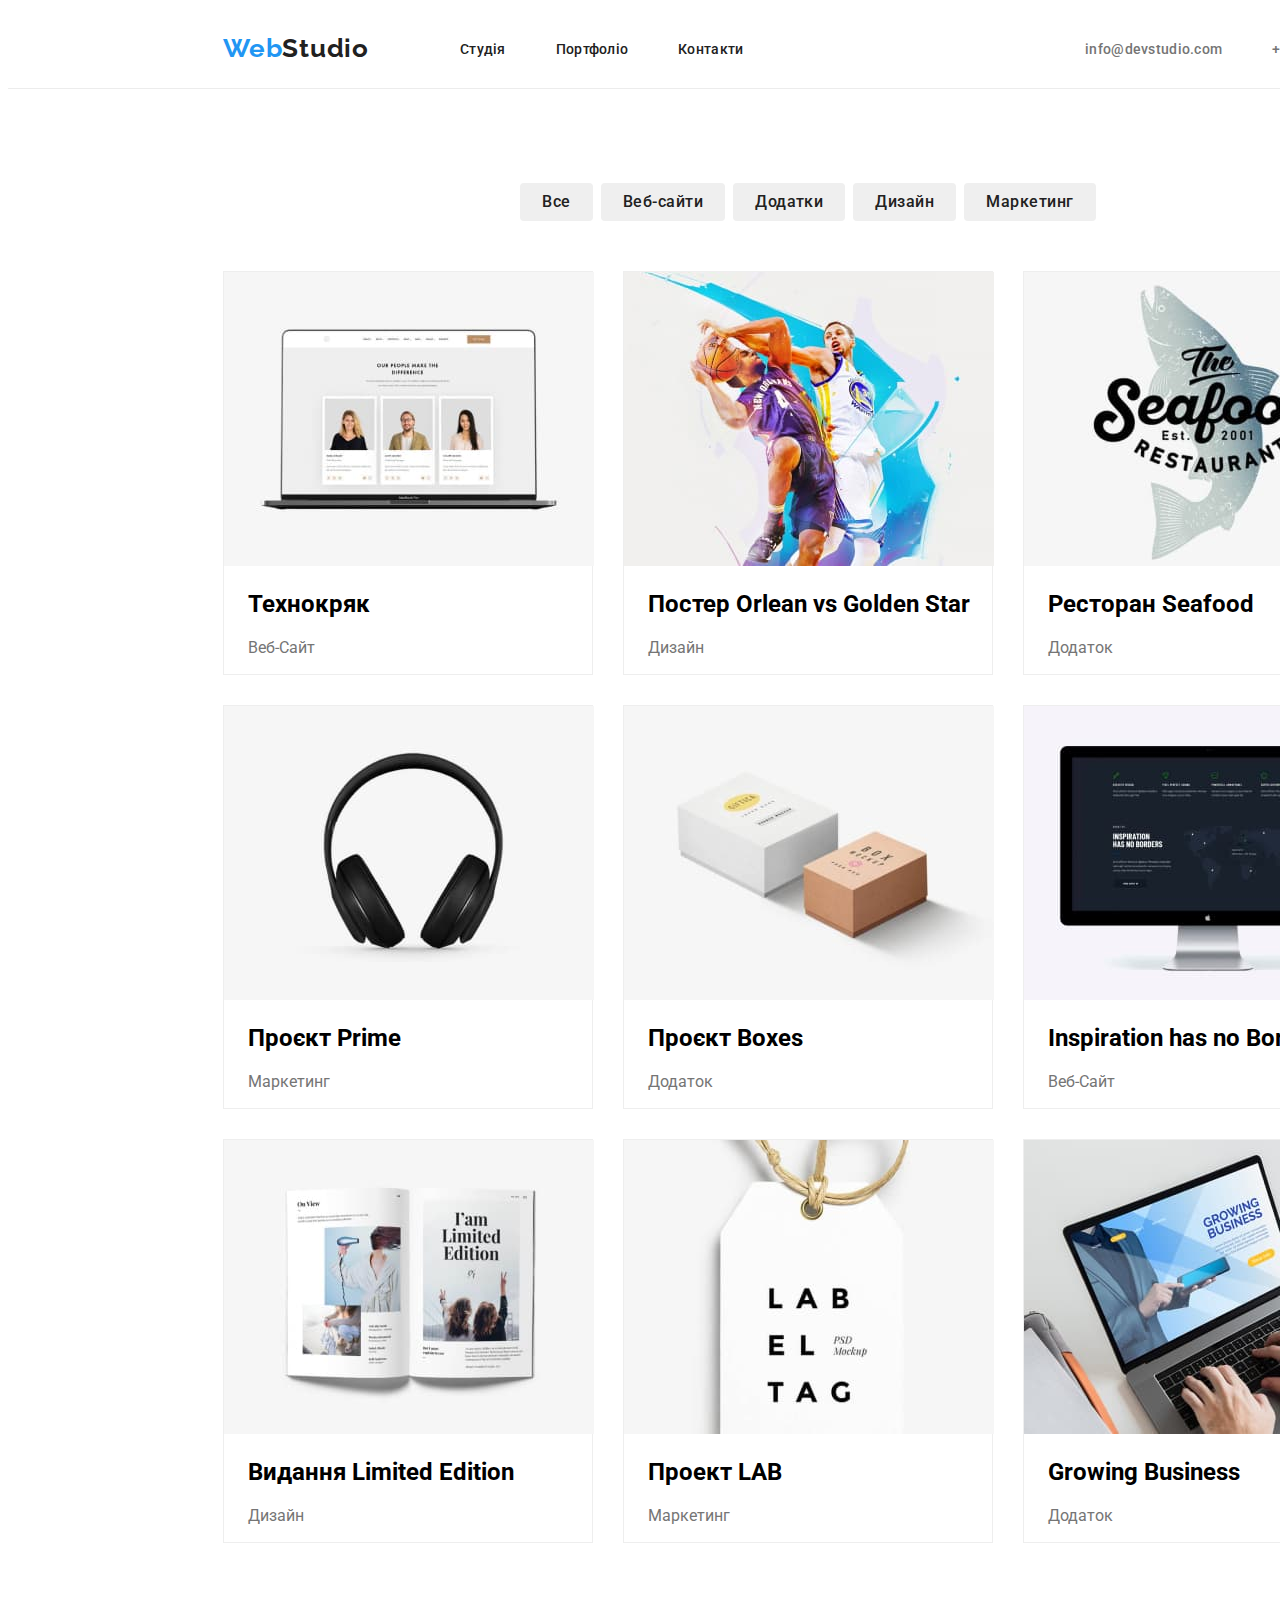
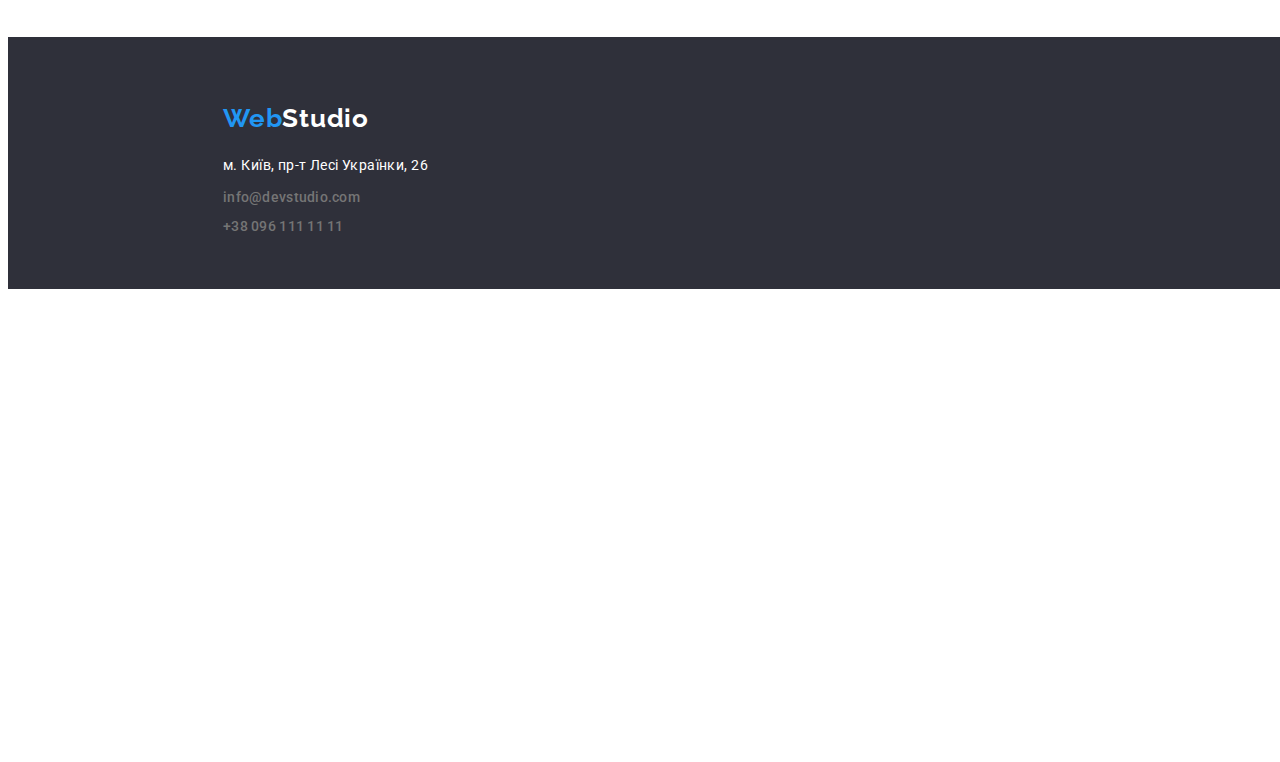
==== portfolio.html @ 9a3f0b22 "переробив назву" ====
<!DOCTYPE html>
<html lang="uk">
  <head>
    <meta charset="UTF-8" />
    <meta http-equiv="X-UA-Compatible" content="IE=edge" />
    <meta name="viewport" content="width=device-width, initial-scale=1.0" />
    <title>Портфоліо</title>
    <link rel="stylesheet" href="./css/styles.css" />
    <link rel="preconnect" href="https://fonts.googleapis.com" />
    <link rel="preconnect" href="https://fonts.gstatic.com" crossorigin />
    <link
      href="https://fonts.googleapis.com/css2?family=Raleway:wght@700&family=Roboto:wght@400;700;900&display=swap"
      rel="stylesheet"
    />
  </head>

  <body>
    <!--header     !!!!!!!-->

    <header class="page-header">
      <nav class="page-nav">
        <a class="logo link" href="./index.html"
          >Web<span class="logo-black">Studio</span></a
        >
        <ul class="nav-list-menu list">
          <li class="menu-item">
            <a class="menu-link link" href="./index.html">cтудія</a>
          </li>
          <li class="menu-item">
            <a class="menu-link link" href="./portfolio.html">портфоліо</a>
          </li>
          <li class="menu-item">
            <a class="menu-link link" href="">контакти</a>
          </li>
        </ul>
      </nav>
      <ul class="nav-contact-menu list">
        <li class="mail-item">
          <a class="mail-link link" href="mailto:info@devstudio.com"
            >info@devstudio.com</a
          >
        </li>
        <li class="phone-item">
          <a class="phone-number-link link" href="tel:+380961111111"
            >+38 096 111 11 11</a
          >
        </li>
      </ul>
    </header>

    <!--main-->

    <main>
      <div class="container">
        <section class="section">
          <h1 class="section-title">портфоліо</h1>
          <ul class="nav-list list">
            <li>
              <button class="nav-list-link" type="button">все</button>
            </li>
            <li>
              <button class="nav-list-link" type="button">
                веб-<span class="text-trasform-none">сайти</span>
              </button>
            </li>
            <li>
              <button class="nav-list-link" type="button">додатки</button>
            </li>
            <li>
              <button class="nav-list-link" type="button">дизайн</button>
            </li>
            <li>
              <button class="nav-list-link" type="button">маркетинг</button>
            </li>
          </ul>
          <ul class="list-portfolio">
            <li class="item list">
              <img
                src="./images/img-portfolio/img1.jpg"
                alt="ноутбук розробка"
                width="370"
              />
              <h2 class="head-list">технокряк</h2>
              <p class="paragraf-list">веб-сайт</p>
            </li>
            <li class="item list">
              <img
                src="./images/img-portfolio/img2.jpg"
                alt="постер баскетбол"
                width="370"
              />
              <h2 class="head-list">
                постер<span lang="en">
                  orlean <span class="text-trasform-none">vs</span> golden
                  star</span
                >
              </h2>
              <p class="paragraf-list">дизайн</p>
            </li>
            <li class="item list">
              <img
                src="./images/img-portfolio/img3.jpg"
                alt="додаток ресторана"
                width="370"
              />
              <h2 class="head-list">
                ресторан <span lang="en"> seafood</span>
              </h2>
              <p class="paragraf-list">додаток</p>
            </li>
            <li class="item list">
              <img
                src="./images/img-portfolio/img4.jpg"
                alt="навушники"
                width="370"
              />
              <h2 class="head-list">проєкт <span lang="en"> prime</span></h2>
              <p class="paragraf-list">маркетинг</p>
            </li>
            <li class="item list">
              <img
                src="./images/img-portfolio/img5.jpg"
                alt="дрібні коробочки"
                width="370"
              />
              <h2 class="head-list">проєкт <span lang="en"> boxes</span></h2>
              <p class="paragraf-list">додаток</p>
            </li>
            <li class="item list">
              <img
                src="./images/img-portfolio/img6.jpg"
                alt="монітор"
                width="370"
              />
              <h2 class="head-list">
                <span lang="en">
                  inspiration
                  <span class="text-trasform-none">has no</span> borders</span
                >
              </h2>
              <p class="paragraf-list">веб-сайт</p>
            </li>
            <li class="item list">
              <img
                src="./images/img-portfolio/img7.jpg"
                alt="книга"
                width="370"
              />
              <h2 class="head-list">
                видання <span lang="en"> limited edition</span>
              </h2>
              <p class="paragraf-list">дизайн</p>
            </li>
            <li class="item list">
              <img
                src="./images/img-portfolio/img8.jpg"
                alt="бірка дизайн"
                width="370"
              />
              <h2 class="head-list">
                проект<span lang="en">
                  <span class="text-transform-up">lab</span></span
                >
              </h2>
              <p class="paragraf-list">маркетинг</p>
            </li>
            <li class="item list">
              <img
                src="./images/img-portfolio/img9.jpg"
                alt="ноутбук додаток"
                width="370"
              />
              <h2 class="head-list">
                <span lang="en"> growing business</span>
              </h2>
              <p class="paragraf-list">додаток</p>
            </li>
          </ul>
        </section>
      </div>
    </main>

    <!--footer-->

    <footer class="page-footer">
      <a class="logo-footer link" href="./index.html"
        >Web<span class="logo-white">Studio</span></a
      >
      <address class="address">
        <ul class="contact-list list">
          <li class="contact-item">
            <a
              class="address-link link"
              href="https://goo.gl/maps/MjFmagzTwZB6WULo7"
              target="_blank"
              rel="noopener nofollow noreferrer"
              >м. Київ, пр-т Лесі Українки, 26
            </a>
          </li>
          <li class="footer-mail-item">
            <a class="footer-mail-link link" href="mailto:info@devstudio.com"
              >info@devstudio.com</a
            >
          </li>
          <li class="footer-phone-item">
            <a class="footer-phone-number-link link" href="tel:+380961111111"
              >+38 096 111 11 11</a
            >
          </li>
        </ul>
      </address>
    </footer>
  </body>
</html>
---- css/styles.css ----
/*змінні кольорів*/
:root { /* color */
    --button-color-blue: #2196F3;
    --background-color-white: #ffffff;
    --background-color-dark: #2F303A;
    --background-color-light: #ECECEC;
    --background-color-team: #F5F4FA;
    --main-text-color-gray: #757575;
    --main-text-color-black: #212121;
    --logo-text-color-blue: #2196F3;
    --logo-text-color-black: #212121;
    --hover-focus-color-blue: #2196F3;

    /* font */
    --primary-font: 'Roboto', sans-serif;
}
/*    зміна курсора    */
button {
    cursor: pointer;
    font-family: inherit;
} 

/*    Підреслювання  вимк    */
.link {
    text-decoration: none;
}
/*    маркер списку  вимк    */
.list {
    list-style: none;
    padding: 0;
} 
body {
    font-family: var(--primary-font);
    width: 1600px;
    height: 2346px;

}

/*    header   */
.page-header {
    width: 1600px;
    height: 80px;
    display: flex;
    flex-direction: row;
    align-items: center;
    justify-content: space-between;
    background-color: var(--background-color-white);
    border-bottom: 1px solid #ECECEC;
}
.page-nav {
    display: flex;
    align-items: center;
}
/* logo */
.logo {
    font-family: 'Raleway';
    font-style: normal;
    font-weight: 700;
    font-size: 26px;
    line-height: 1.19;
    letter-spacing: 0.03em;
    color: var(--logo-text-color-blue);
    margin-left: 215px;
    width: 145px;
    height: 31px;

}
.logo-black {
    color: var(--logo-text-color-black);
}
/* nav */
.nav-list-menu {
    display: flex;
    margin: 92px;
    text-transform: capitalize;
} 
.menu-item {
    margin-right: 50px;
}
.menu-link {
    font-weight: 500;
    font-size: 14px;
    line-height: 1.14;
    letter-spacing: 0.02em;
    color: var(--main-text-color-black);
}

.nav-contact-menu {
    display: flex;
    margin-right: 215px;
}
/*    Hover Focus  header  */
.menu-link:hover,
.menu-link:focus,
.mail-link:hover,
.mail-link:focus,
.phone-number-link:hover,
.phone-number-link:focus {
    color: var(--hover-focus-color-blue);
}

/*    Посилання на mail     */

.mail-link {
    font-weight: 500;
    font-size: 14px;
    line-height: 1.14;
    letter-spacing: 0.02em;
    color: var(--main-text-color-gray);
}                   
/*    Посилання на phone    */
.phone-item {
    margin-left: 50px;
}
.phone-number-link {
    font-weight: 500;
    font-size: 14px;
    line-height: 1.14;
    letter-spacing: 0.02em;
    color:var(--main-text-color-gray);
}

/*    MAIN section--HERO SECTION    */
.hero-section {
    width: 1600px;
    height: 600px;
    display: flex;
    background-color: var(--background-color-dark);
    flex-wrap: nowrap;
    flex-direction: column;
    justify-content: center;
    align-items: center;
}
.hero-title {
    width: 696px;
    height: 120px;
    text-align: center;
    text-transform: uppercase;
    font-weight: 900;
    font-size: 44px;
    line-height: 1.36;
    letter-spacing: 0.06em;
    color: var(--background-color-white);
}
.modal-button {
    width: 216px;
    height: 50px;
    font-weight: 700;
    font-size: 16px;
    line-height: 1.9;
    color: #ffffff;
    background-color: var(--button-color-blue);
    border-radius: 4px;
    box-shadow: 0px 4px 4px rgba(0, 0, 0, 0.15);
    
}
.modal-button:hover, 
.modal-button:focus {
    background-color: #188CE8;
}
/*    MAIN section--Особливості    */
.features-section {
    width: 1170px;
    height: 98px;
    display: flex;
    justify-content: space-around;
    margin: auto;
    align-items: center;
    margin-top: 94px;
    margin-bottom: 94px;
    background-color: var(--background-color-white);
}
.title-features {
    display: none;
}
.list-feature {
    display: flex;
}
.feature-head {
    font-weight: 700;
    font-size: 14px;
    line-height: 1.14;
    letter-spacing: 3%;
    text-transform: uppercase;
    color: var(--main-text-color-black);
}
.deskription-feature {
    font-weight: 400;
    font-size: 14px;
    line-height: 1.71;
    letter-spacing: 0.03em;
    color: var(--main-text-color-gray)
}

/*    Main section--Чим ми займаємося    */
.image-section {
    margin-bottom: 94px;
}
.title-image-work {
    display: flex;
    justify-content: center;
    font-weight: 700;
    font-size: 36px;
    line-height: 1.7;
    letter-spacing: 0.03em;
    color: var(--main-text-color-black);
    margin-bottom: 50px;
}
.image-list {
    display: flex;
    flex-wrap: wrap;
    gap: 30px;
    justify-content: center;
}

/*     Main section--Наша команда    */
.team-section {
    width: 1600px;
    height: 648px;
    background-color: var(--background-color-team);
} 
.title-team-section {
    font-weight: 700;
    font-size: 36px;
    line-height: 1.7;
    letter-spacing: 0.03em;
    color: var(--main-text-color-black);
    display: flex;
    justify-content: center;
    padding-top: 94px;
}

.list-team {
    display: flex;
    margin-top: 50px;
    gap: 30px;
    justify-content: center;
}

.team {
    background-color: var(--background-color-white);
    width: 270px;
    height: 368px;
    box-shadow: 0px 1px 3px rgba(0, 0, 0, 0.12),
     0px 1px 1px rgba(0, 0, 0, 0.14),
     0px 2px 1px rgba(0, 0, 0, 0.2);
    border-radius: 0px 0px 4px 4px;
}
.head-member-team {
    font-weight: 500;
    font-size: 16px;
    line-height: 1.19;
    letter-spacing: 0.03em;
    color: var(--main-text-color-black);
    margin-top: 30px;
    display: flex;
    justify-content: center;
    text-transform: capitalize;
}
.post-member-team {
    font-weight: 400;
    font-size: 16px;
    line-height: 1.19;
    letter-spacing: 0.03em;
    color: var(--main-text-color-gray);
    margin-top: -10px;
    display: flex;
    justify-content: center;
    text-transform: capitalize;
}

/*    Footer    */
.page-footer {
    height: 252px;
    background-color: var(--background-color-dark);
    display: flex;
    flex-direction: column;
    justify-content: center;
}
.logo-footer {
    font-family: 'Raleway';
    font-weight: 700;
    font-size: 26px;
    line-height: 1.19;
    letter-spacing: 0.03em;
    color: var(--logo-text-color-blue);
    margin-left: 215px;
    width: 145px;
    height: 31px;
}
.logo-white {
    color: #FFFFFF;
}
.address {
    font-style: normal;
    margin-bottom: -28px;
    
}

.contact-list {
    margin-left: 215px;
    width: 231px;
    height: 81px;
    display: flex;
    justify-content: space-between;
    flex-direction: column;
    margin-top: 20px;

}


.address-link {
    font-weight: 400;
    font-size: 14px;
    line-height: 1.7;
    letter-spacing: 0.03em;
    color: #FFFFFF;
}

.footer-mail-link {
    font-weight: 500;
    font-size: 14px;
    line-height: 1.14;
    letter-spacing: 0.02em;
    color: var(--main-text-color-gray);
    margin-top: 9px;
}
.footer-phone-number-link {
    font-weight: 500;
    font-size: 14px;
    line-height: 1.14;
    letter-spacing: 0.02em;;
    color: var(--main-text-color-gray);
    margin-top: 9px;
}
.address-link:hover,
.address-link:focus,
.footer-mail-link:hover,
.footer-mail-link:focus,
.footer-phone-number-link:hover,
.footer-phone-number-link:focus {
    color: var(--button-color-blue)
}


/*    Portfolio   main */

.section {
    margin-top: 94px;
    margin-bottom: 94px;
}
/* правильно сховати H1  */
.section-title {
    position: absolute;
    white-space: nowrap;
    width: 1px;
    height: 1px;
    overflow: hidden;
    border: 0;
    padding: 0;
    clip: rect(0 0 0 0);
    clip-path: inset(50%);
    margin: -1px;
}
/* список навигации*/
.nav-list {
    display: flex;
    justify-content: center;
    gap: 8px;
    padding-bottom: 34px;
}
.nav-list-link {
    text-transform: capitalize;
    border: none;
    border-radius: 4px;
    font-family: inherit;
    font-weight: 500;
    font-size: 16px;
    line-height: 1.6;
    letter-spacing: 0.03em;
    color: var(--main-text-color-black);
    height: 38px;
    padding-left: 22px;
    padding-right: 22px;

}
.text-trasform-none {
    text-transform: lowercase;
} 
.text-transform-up {
    text-transform: uppercase;
}
.item-link {
    text-transform: capitalize;
    font-family: 'Roboto';
    font-style: normal;
    font-weight: 500;
    font-size: 16px;
    line-height: 26px;
    text-align: center;
    letter-spacing: 0.03em;
    color: var(--main-text-color-black);
}
.nav-list-link:hover,
.nav-list-link:focus {
    background-color: var(--hover-focus-color-blue);
    color: #FFFFFF;
    box-shadow: 0px 3px 1px rgba(0, 0, 0, 0.1),
     0px 1px 2px rgba(0, 0, 0, 0.08),
      0px 2px 2px rgba(0, 0, 0, 0.12);
}


/*portfolio Maine content */

.container {
    width: 1170px;
    margin-left: auto;
    margin-right: auto;
    padding: 0 15px;
}
.list-portfolio {
    display: flex;
    flex-wrap: wrap;
    gap: 30px;
    justify-content: center;
    padding: 0;
} 

.item {
    width: 370px;
    height: 404px;
    box-sizing: border-box;
    background: var(--background-color-white);
    border: 1px solid #EEEEEE;
}
.head-list {
    margin-left: 24px;
    text-transform: capitalize;
}
.paragraf-list {
    margin-left: 24px;
    text-transform: capitalize;
    color: var(--main-text-color-gray);
}
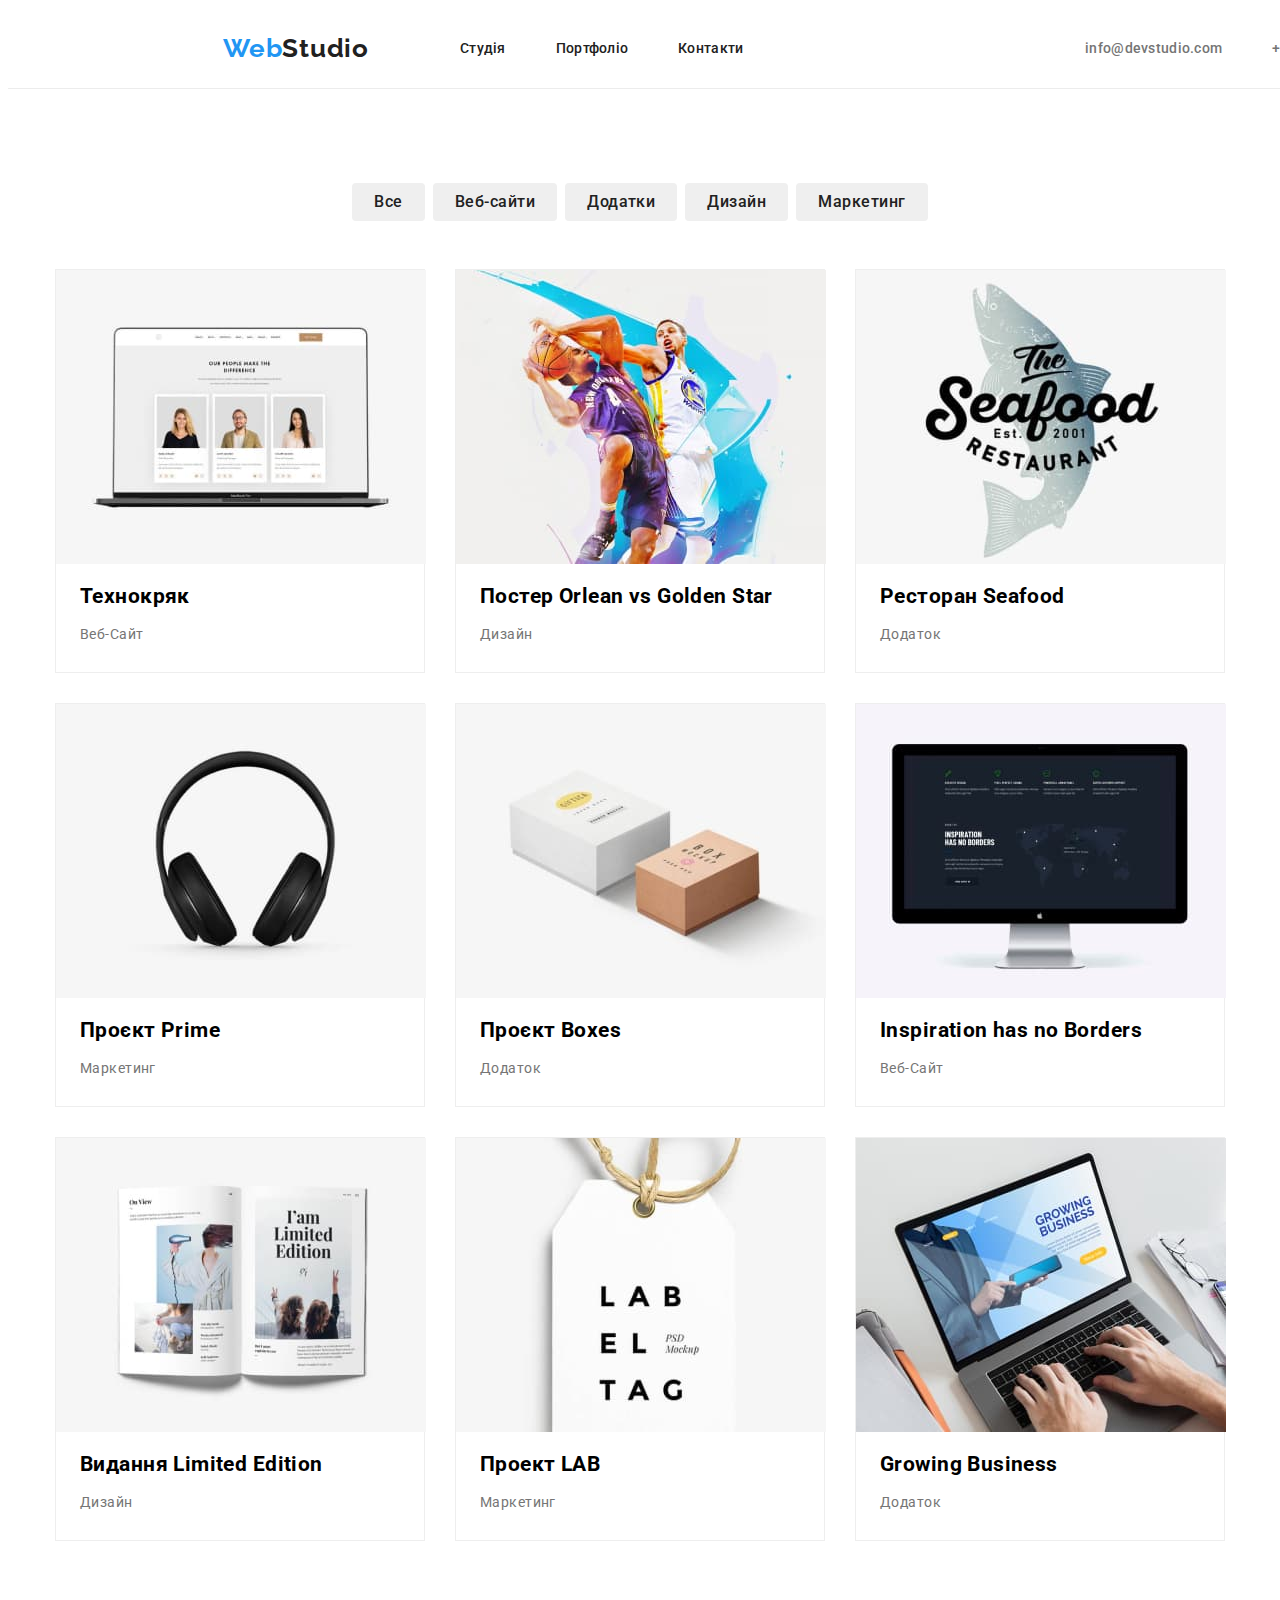
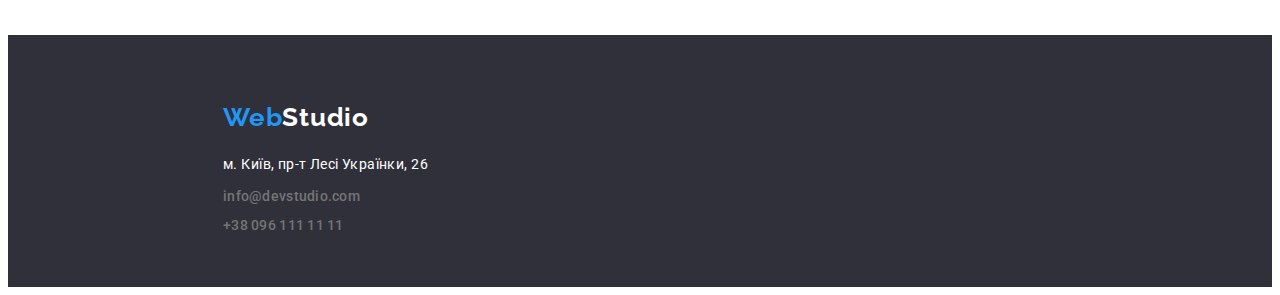
==== commit 8495c8d7: "fix validator OK" ====
--- a/portfolio.html
+++ b/portfolio.html
@@ -1,17 +1,14 @@
 <!DOCTYPE html>
 <html lang="uk">
   <head>
-    <meta charset="UTF-8" />
-    <meta http-equiv="X-UA-Compatible" content="IE=edge" />
-    <meta name="viewport" content="width=device-width, initial-scale=1.0" />
+    <meta charset="UTF-8" >
+    <meta http-equiv="X-UA-Compatible" content="IE=edge" >
+    <meta name="viewport" content="width=device-width, initial-scale=1.0" >
     <title>Портфоліо</title>
-    <link rel="stylesheet" href="./css/styles.css" />
-    <link rel="preconnect" href="https://fonts.googleapis.com" />
-    <link rel="preconnect" href="https://fonts.gstatic.com" crossorigin />
-    <link
-      href="https://fonts.googleapis.com/css2?family=Raleway:wght@700&family=Roboto:wght@400;700;900&display=swap"
-      rel="stylesheet"
-    />
+    <link rel="stylesheet" href="./css/styles.css" >
+    <link rel="preconnect" href="https://fonts.googleapis.com">
+    <link rel="preconnect" href="https://fonts.gstatic.com" crossorigin>
+    <link href="https://fonts.googleapis.com/css2?family=Raleway:wght@700&family=Roboto:wght@400;500;700;900&display=swap" rel="stylesheet">
   </head>
 
   <body>
@@ -79,7 +76,7 @@
                 src="./images/img-portfolio/img1.jpg"
                 alt="ноутбук розробка"
                 width="370"
-              />
+              >
               <h2 class="head-list">технокряк</h2>
               <p class="paragraf-list">веб-сайт</p>
             </li>
@@ -88,7 +85,7 @@
                 src="./images/img-portfolio/img2.jpg"
                 alt="постер баскетбол"
                 width="370"
-              />
+              >
               <h2 class="head-list">
                 постер<span lang="en">
                   orlean <span class="text-trasform-none">vs</span> golden
@@ -102,7 +99,7 @@
                 src="./images/img-portfolio/img3.jpg"
                 alt="додаток ресторана"
                 width="370"
-              />
+              >
               <h2 class="head-list">
                 ресторан <span lang="en"> seafood</span>
               </h2>
@@ -113,7 +110,7 @@
                 src="./images/img-portfolio/img4.jpg"
                 alt="навушники"
                 width="370"
-              />
+              >
               <h2 class="head-list">проєкт <span lang="en"> prime</span></h2>
               <p class="paragraf-list">маркетинг</p>
             </li>
@@ -122,7 +119,7 @@
                 src="./images/img-portfolio/img5.jpg"
                 alt="дрібні коробочки"
                 width="370"
-              />
+              >
               <h2 class="head-list">проєкт <span lang="en"> boxes</span></h2>
               <p class="paragraf-list">додаток</p>
             </li>
@@ -131,7 +128,7 @@
                 src="./images/img-portfolio/img6.jpg"
                 alt="монітор"
                 width="370"
-              />
+              >
               <h2 class="head-list">
                 <span lang="en">
                   inspiration
@@ -145,7 +142,7 @@
                 src="./images/img-portfolio/img7.jpg"
                 alt="книга"
                 width="370"
-              />
+              >
               <h2 class="head-list">
                 видання <span lang="en"> limited edition</span>
               </h2>
@@ -156,7 +153,7 @@
                 src="./images/img-portfolio/img8.jpg"
                 alt="бірка дизайн"
                 width="370"
-              />
+              >
               <h2 class="head-list">
                 проект<span lang="en">
                   <span class="text-transform-up">lab</span></span
@@ -169,7 +166,7 @@
                 src="./images/img-portfolio/img9.jpg"
                 alt="ноутбук додаток"
                 width="370"
-              />
+              >
               <h2 class="head-list">
                 <span lang="en"> growing business</span>
               </h2>
--- a/css/styles.css
+++ b/css/styles.css
@@ -30,10 +30,10 @@
     padding: 0;
 } 
 body {
+    background-color: var(--background-color-white);
     font-family: var(--primary-font);
-    width: 1600px;
-    height: 2346px;
-
+    font-size: 14px;
+    letter-spacing: 0.03em;
 }
 
 /*    header   */
@@ -54,7 +54,6 @@
 /* logo */
 .logo {
     font-family: 'Raleway';
-    font-style: normal;
     font-weight: 700;
     font-size: 26px;
     line-height: 1.19;
@@ -121,6 +120,7 @@
 }
 
 /*    MAIN section--HERO SECTION    */
+
 .hero-section {
     width: 1600px;
     height: 600px;
@@ -171,7 +171,17 @@
     background-color: var(--background-color-white);
 }
 .title-features {
-    display: none;
+    
+}
+.visually-hidden {
+    position: absolute;
+    width: 1px;
+    height: 1px;
+    margin: -1px;
+    border: 0;
+    padding: 0;
+    clip: rect(0 0 0 0);
+    overflow: hidden;
 }
 .list-feature {
     display: flex;
@@ -339,7 +349,7 @@
 .footer-mail-link:focus,
 .footer-phone-number-link:hover,
 .footer-phone-number-link:focus {
-    color: var(--button-color-blue)
+    color: var(--button-color-blue);
 }
 
 
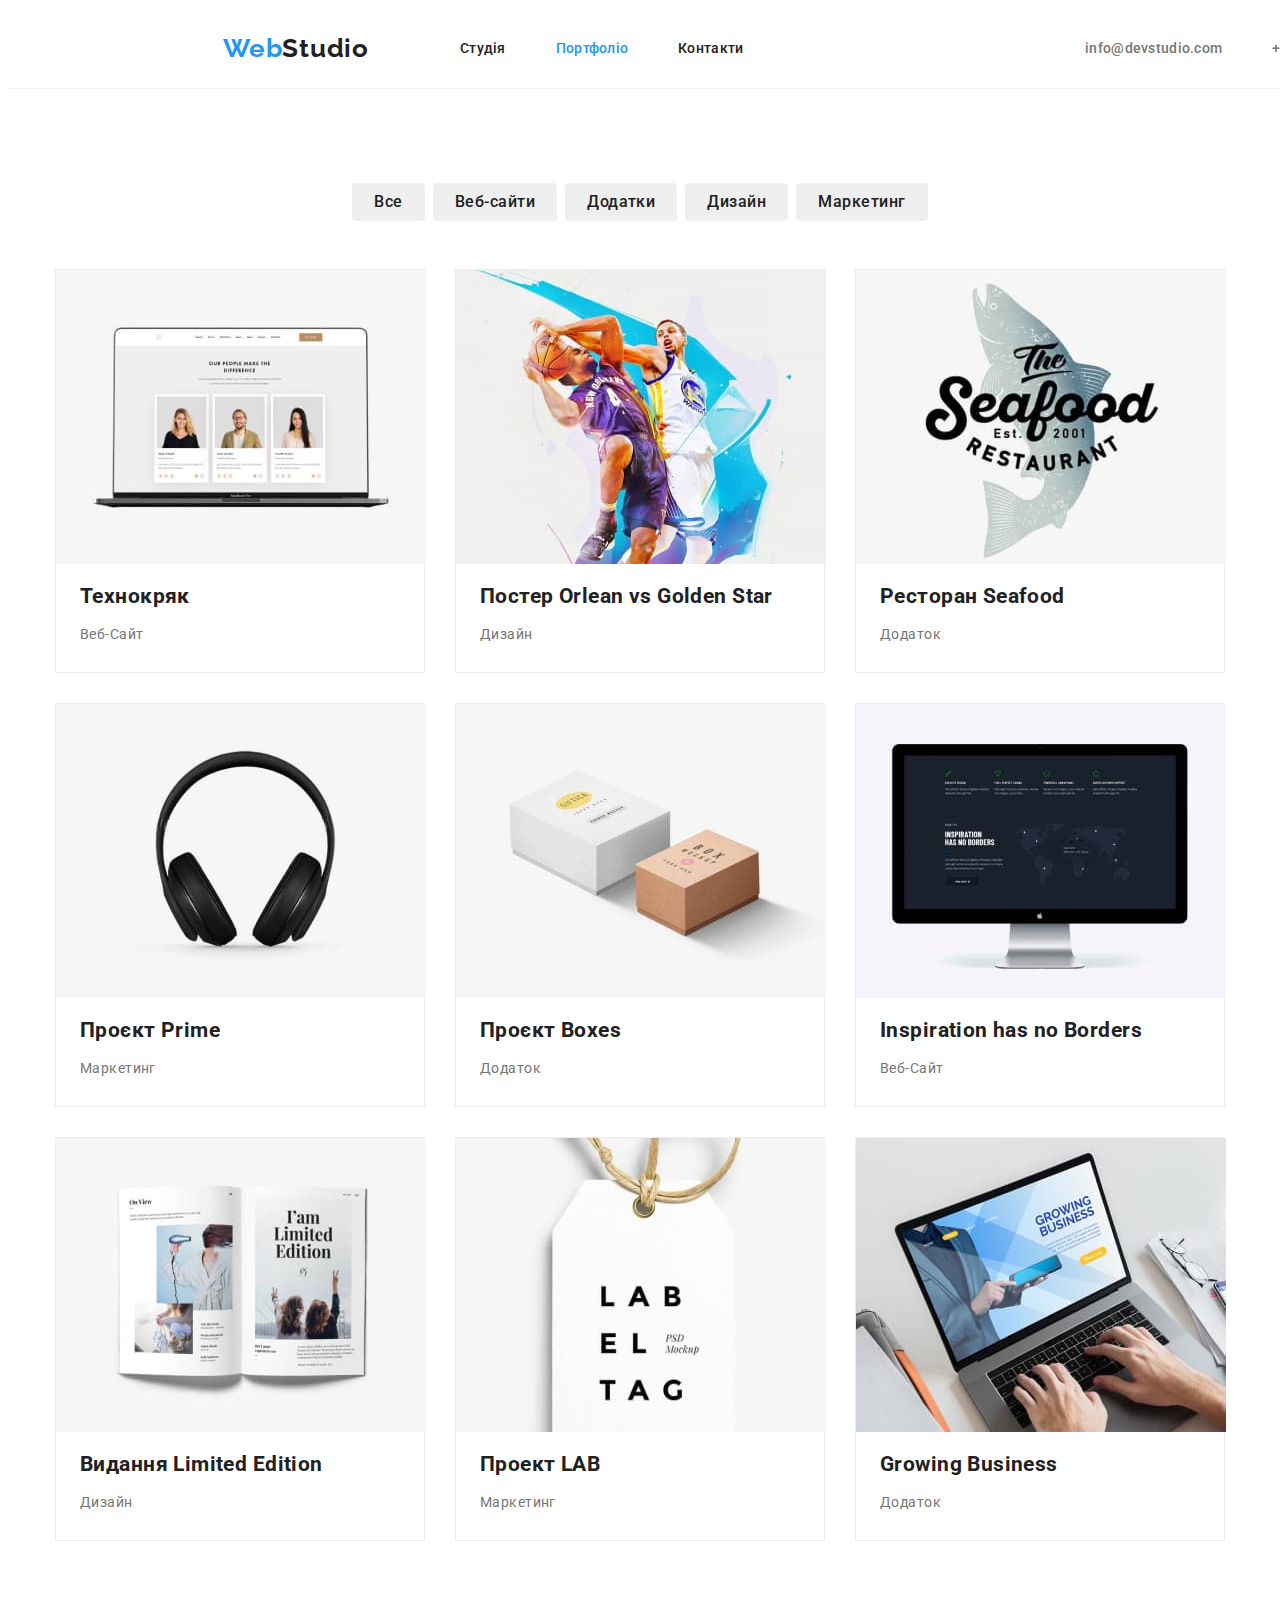
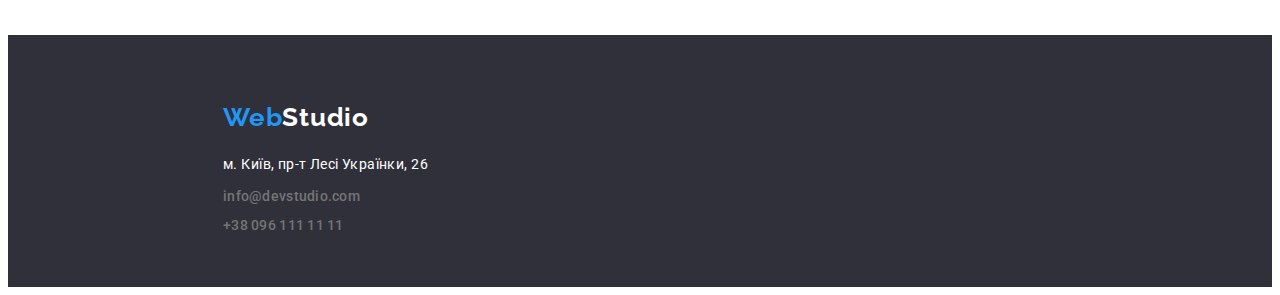
==== commit 8077ce78: "fix accent color header" ====
--- a/portfolio.html
+++ b/portfolio.html
@@ -24,7 +24,7 @@
             <a class="menu-link link" href="./index.html">cтудія</a>
           </li>
           <li class="menu-item">
-            <a class="menu-link link" href="./portfolio.html">портфоліо</a>
+            <a class="menu-link accent-color link" href="./portfolio.html">портфоліо</a>
           </li>
           <li class="menu-item">
             <a class="menu-link link" href="">контакти</a>
@@ -72,105 +72,124 @@
           </ul>
           <ul class="list-portfolio">
             <li class="item list">
-              <img
-                src="./images/img-portfolio/img1.jpg"
-                alt="ноутбук розробка"
-                width="370"
-              >
-              <h2 class="head-list">технокряк</h2>
-              <p class="paragraf-list">веб-сайт</p>
-            </li>
-            <li class="item list">
-              <img
-                src="./images/img-portfolio/img2.jpg"
-                alt="постер баскетбол"
-                width="370"
-              >
-              <h2 class="head-list">
-                постер<span lang="en">
-                  orlean <span class="text-trasform-none">vs</span> golden
-                  star</span
-                >
-              </h2>
-              <p class="paragraf-list">дизайн</p>
-            </li>
-            <li class="item list">
-              <img
-                src="./images/img-portfolio/img3.jpg"
-                alt="додаток ресторана"
-                width="370"
-              >
-              <h2 class="head-list">
-                ресторан <span lang="en"> seafood</span>
-              </h2>
-              <p class="paragraf-list">додаток</p>
-            </li>
-            <li class="item list">
-              <img
-                src="./images/img-portfolio/img4.jpg"
-                alt="навушники"
-                width="370"
-              >
-              <h2 class="head-list">проєкт <span lang="en"> prime</span></h2>
-              <p class="paragraf-list">маркетинг</p>
-            </li>
-            <li class="item list">
-              <img
-                src="./images/img-portfolio/img5.jpg"
-                alt="дрібні коробочки"
-                width="370"
-              >
-              <h2 class="head-list">проєкт <span lang="en"> boxes</span></h2>
-              <p class="paragraf-list">додаток</p>
-            </li>
-            <li class="item list">
-              <img
-                src="./images/img-portfolio/img6.jpg"
-                alt="монітор"
-                width="370"
-              >
-              <h2 class="head-list">
-                <span lang="en">
-                  inspiration
-                  <span class="text-trasform-none">has no</span> borders</span
-                >
-              </h2>
-              <p class="paragraf-list">веб-сайт</p>
-            </li>
-            <li class="item list">
-              <img
-                src="./images/img-portfolio/img7.jpg"
-                alt="книга"
-                width="370"
-              >
-              <h2 class="head-list">
-                видання <span lang="en"> limited edition</span>
-              </h2>
-              <p class="paragraf-list">дизайн</p>
-            </li>
-            <li class="item list">
-              <img
-                src="./images/img-portfolio/img8.jpg"
-                alt="бірка дизайн"
-                width="370"
-              >
-              <h2 class="head-list">
-                проект<span lang="en">
-                  <span class="text-transform-up">lab</span></span
-                >
-              </h2>
-              <p class="paragraf-list">маркетинг</p>
-            </li>
-            <li class="item list">
-              <img
-                src="./images/img-portfolio/img9.jpg"
-                alt="ноутбук додаток"
-                width="370"
-              >
-              <h2 class="head-list">
-                <span lang="en"> growing business</span>
-              </h2>
-              <p class="paragraf-list">додаток</p>
+              <a href="">
+                <img
+                  src="./images/img-portfolio/img1.jpg"
+                  alt="ноутбук розробка"
+                  width="370"
+                >
+                <h2 class="head-list">технокряк</h2>
+                <p class="paragraf-list">веб-сайт</p>
+              </a>
+            </li>
+            <li class="item list">
+              <a href="">
+                <img
+                  src="./images/img-portfolio/img2.jpg"
+                  alt="постер баскетбол"
+                  width="370"
+                >
+                <h2 class="head-list">
+                  постер<span lang="en">
+                    orlean <span class="text-trasform-none">vs</span> golden
+                    star</span
+                  >
+                </h2>
+                <p class="paragraf-list">дизайн</p>
+              </a>
+            </li>
+            <li class="item list">
+              <a href="">
+                <img
+                  src="./images/img-portfolio/img3.jpg"
+                  alt="додаток ресторана"
+                  width="370"
+                >
+                <h2 class="head-list">
+                  ресторан <span lang="en"> seafood</span>
+                </h2>
+                <p class="paragraf-list">додаток</p>
+              </a>
+
+            </li>
+            <li class="item list">
+              <a href="">
+                <img
+                  src="./images/img-portfolio/img4.jpg"
+                  alt="навушники"
+                  width="370"
+                >
+                <h2 class="head-list">проєкт <span lang="en"> prime</span></h2>
+                <p class="paragraf-list">маркетинг</p>
+              </a>
+            </li>
+            <li class="item list">
+              <a href="">
+                <img
+                  src="./images/img-portfolio/img5.jpg"
+                  alt="дрібні коробочки"
+                  width="370"
+                >
+                <h2 class="head-list">проєкт <span lang="en"> boxes</span></h2>
+                <p class="paragraf-list">додаток</p>
+              </a>
+            </li>
+            <li class="item list">
+              <a href="">
+                <img
+                  src="./images/img-portfolio/img6.jpg"
+                  alt="монітор"
+                  width="370"
+                >
+                <h2 class="head-list">
+                  <span lang="en">
+                    inspiration
+                    <span class="text-trasform-none">has no</span> borders</span
+                  >
+                </h2>
+                <p class="paragraf-list">веб-сайт</p>
+              </a>
+            </li>
+            <li class="item list">
+              <a href="">
+                <img
+                  src="./images/img-portfolio/img7.jpg"
+                  alt="книга"
+                  width="370"
+                >
+                <h2 class="head-list">
+                  видання <span lang="en"> limited edition</span>
+                </h2>
+                <p class="paragraf-list">дизайн</p>
+                </a>
+            </li>
+            <li class="item list">
+              <a href="">
+                <img
+                  src="./images/img-portfolio/img8.jpg"
+                  alt="бірка дизайн"
+                  width="370"
+                >
+                <h2 class="head-list">
+                  проект<span lang="en">
+                    <span class="text-transform-up">lab</span></span
+                  >
+                </h2>
+                <p class="paragraf-list">маркетинг</p>
+              </a>
+            </li>
+            <li class="item list">
+              <a href="">
+                <img
+                  src="./images/img-portfolio/img9.jpg"
+                  alt="ноутбук додаток"
+                  width="370"
+                >
+                <h2 class="head-list">
+                  <span lang="en"> growing business</span>
+                </h2>
+                <p class="paragraf-list">додаток</p>
+              </a>
             </li>
           </ul>
         </section>
--- a/css/styles.css
+++ b/css/styles.css
@@ -24,6 +24,10 @@
 .link {
     text-decoration: none;
 }
+a {
+    text-decoration: none;
+    color: #212121;
+}
 /*    маркер списку  вимк    */
 .list {
     list-style: none;
@@ -81,7 +85,9 @@
     font-size: 14px;
     line-height: 1.14;
     letter-spacing: 0.02em;
-    color: var(--main-text-color-black);
+}
+.accent-color {
+    color: #2196F3;
 }
 
 .nav-contact-menu {
@@ -195,7 +201,7 @@
     color: var(--main-text-color-black);
 }
 .deskription-feature {
-    font-weight: 400;
+   
     font-size: 14px;
     line-height: 1.71;
     letter-spacing: 0.03em;
@@ -268,7 +274,6 @@
     text-transform: capitalize;
 }
 .post-member-team {
-    font-weight: 400;
     font-size: 16px;
     line-height: 1.19;
     letter-spacing: 0.03em;
@@ -320,7 +325,6 @@
 
 
 .address-link {
-    font-weight: 400;
     font-size: 14px;
     line-height: 1.7;
     letter-spacing: 0.03em;
